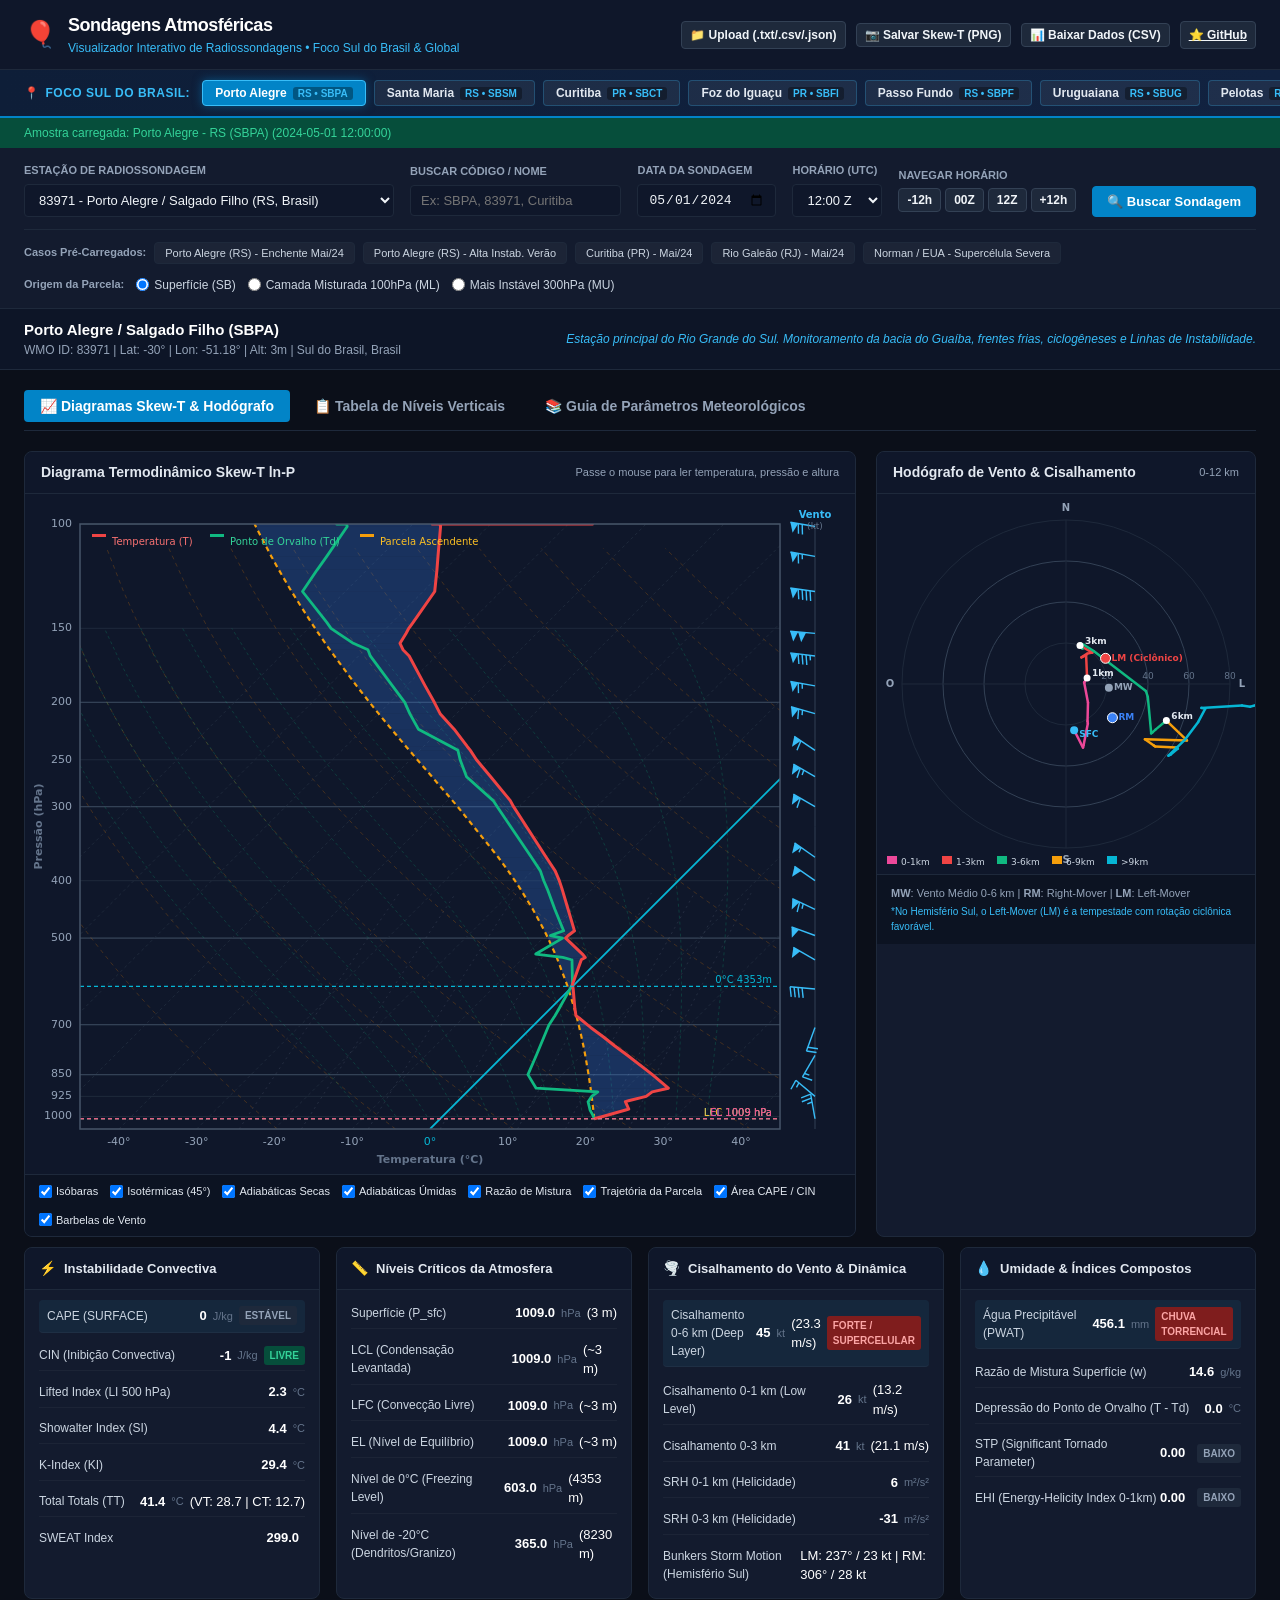
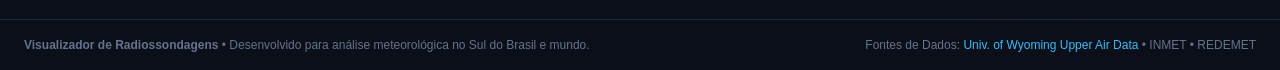
==== index.html @ 7fab8fca "feat: interface interativa de radiossondagens com foco no Sul do Brasil e mundo" ====
<!DOCTYPE html>
<html lang="pt-BR">
<head>
    <meta charset="UTF-8">
    <meta name="viewport" content="width=device-width, initial-scale=1.0">
    <title>Visualizador de Radiossondagens | Foco Sul do Brasil & Global</title>
    <link rel="stylesheet" href="assets/css/style.css">
</head>
<body>

    <!-- CABEÇALHO PRINCIPAL -->
    <header class="app-header">
        <div class="header-brand">
            <div class="brand-icon">🎈</div>
            <div>
                <h1 class="brand-title">Sondagens Atmosféricas</h1>
                <div class="brand-subtitle">Visualizador Interativo de Radiossondagens • Foco Sul do Brasil & Global</div>
            </div>
        </div>
        <div class="header-actions">
            <label for="fileUploadInput" class="btn btn-sm">
                📁 Upload (.txt/.csv/.json)
            </label>
            <input type="file" id="fileUploadInput" accept=".txt,.csv,.json,.html,.dat" style="display:none;">
            <button id="btnExportPng" class="btn btn-sm">📷 Salvar Skew-T (PNG)</button>
            <button id="btnExportCsv" class="btn btn-sm">📊 Baixar Dados (CSV)</button>
            <a href="https://github.com/reinaldohaas/sondagens" target="_blank" class="btn btn-sm">⭐ GitHub</a>
        </div>
    </header>

    <!-- BARRA RÁPIDA: FOCO NO SUL DO BRASIL -->
    <section class="quick-access-bar">
        <div class="quick-label">
            <span>📍</span> Foco Sul do Brasil:
        </div>
        <div class="quick-buttons">
            <button class="btn-quick-station active" data-station="83971">
                Porto Alegre <span class="badge-uf">RS • SBPA</span>
            </button>
            <button class="btn-quick-station" data-station="83936">
                Santa Maria <span class="badge-uf">RS • SBSM</span>
            </button>
            <button class="btn-quick-station" data-station="83840">
                Curitiba <span class="badge-uf">PR • SBCT</span>
            </button>
            <button class="btn-quick-station" data-station="83827">
                Foz do Iguaçu <span class="badge-uf">PR • SBFI</span>
            </button>
            <button class="btn-quick-station" data-station="83897">
                Passo Fundo <span class="badge-uf">RS • SBPF</span>
            </button>
            <button class="btn-quick-station" data-station="83980">
                Uruguaiana <span class="badge-uf">RS • SBUG</span>
            </button>
            <button class="btn-quick-station" data-station="83997">
                Pelotas <span class="badge-uf">RS • SBPK</span>
            </button>
            <button class="btn-quick-station" data-station="83838">
                Florianópolis <span class="badge-uf">SC • SBFL</span>
            </button>
        </div>
    </section>

    <!-- BARRA DE STATUS / NOTIFICAÇÕES -->
    <div id="statusBar" class="status-bar status-info">
        Pronto. Selecione uma estação ou carregue uma data sinótica (00Z / 12Z).
    </div>

    <!-- PAINEL DE CONTROLES E FILTROS -->
    <section class="controls-panel">
        <div class="controls-grid">
            <!-- Busca / Seleção de Estação -->
            <div class="control-group" style="flex: 1.4; min-width: 260px;">
                <label for="stationSelect">Estação de Radiossondagem</label>
                <select id="stationSelect" class="control-select">
                    <!-- Preenchido dinamicamente via stations.js -->
                </select>
            </div>

            <!-- Busca rápida por texto / código WMO / ICAO -->
            <div class="control-group" style="flex: 0.8; min-width: 140px;">
                <label for="stationSearchInput">Buscar Código / Nome</label>
                <input type="text" id="stationSearchInput" class="control-input" placeholder="Ex: SBPA, 83971, Curitiba">
            </div>

            <!-- Seletor de Data -->
            <div class="control-group" style="min-width: 130px;">
                <label for="inputDate">Data da Sondagem</label>
                <input type="date" id="inputDate" class="control-input" value="2024-05-01">
            </div>

            <!-- Seletor de Horário Sinótico -->
            <div class="control-group" style="min-width: 90px;">
                <label for="inputHour">Horário (UTC)</label>
                <select id="inputHour" class="control-select">
                    <option value="12" selected>12:00 Z</option>
                    <option value="00">00:00 Z</option>
                    <option value="06">06:00 Z</option>
                    <option value="18">18:00 Z</option>
                </select>
            </div>

            <!-- Botões de Navegação Temporal -->
            <div class="control-group">
                <label>Navegar Horário</label>
                <div class="button-group-inline">
                    <button id="btnPrev12h" class="btn btn-sm" title="12 horas antes">-12h</button>
                    <button id="btnSet00Z" class="btn btn-sm" title="Definir 00Z">00Z</button>
                    <button id="btnSet12Z" class="btn btn-sm" title="Definir 12Z">12Z</button>
                    <button id="btnNext12h" class="btn btn-sm" title="12 horas depois">+12h</button>
                </div>
            </div>

            <!-- Botão Principal de Busca -->
            <div class="control-group" style="align-self: flex-end;">
                <button id="btnFetch" class="btn btn-primary">
                    🔍 Buscar Sondagem
                </button>
            </div>
        </div>

        <!-- LINHA SECUNDÁRIA: CASOS PRÉ-CARREGADOS E TIPO DE PARCELA -->
        <div class="secondary-controls">
            <!-- Casos Históricos de Referência -->
            <div class="samples-selector">
                <span class="samples-label">Casos Pré-Carregados:</span>
                <button class="btn-sample" data-sample="83971_20240501_12">Porto Alegre (RS) - Enchente Mai/24</button>
                <button class="btn-sample" data-sample="83971_20240115_12">Porto Alegre (RS) - Alta Instab. Verão</button>
                <button class="btn-sample" data-sample="83840_20240502_12">Curitiba (PR) - Mai/24</button>
                <button class="btn-sample" data-sample="83746_20240501_12">Rio Galeão (RJ) - Mai/24</button>
                <button class="btn-sample" data-sample="72357_severe">Norman / EUA - Supercélula Severa</button>
            </div>

            <!-- Seletor de Origem da Parcela Convectiva -->
            <div class="parcel-selector">
                <span class="samples-label">Origem da Parcela:</span>
                <label>
                    <input type="radio" name="parcelType" value="surface" checked>
                    Superfície (SB)
                </label>
                <label>
                    <input type="radio" name="parcelType" value="mixed_layer">
                    Camada Misturada 100hPa (ML)
                </label>
                <label>
                    <input type="radio" name="parcelType" value="most_unstable">
                    Mais Instável 300hPa (MU)
                </label>
            </div>
        </div>
    </section>

    <!-- BANNER DE INFORMAÇÃO DA ESTAÇÃO -->
    <section class="station-banner">
        <div>
            <div id="stnInfoName" class="stn-title">Porto Alegre / Salgado Filho (SBPA)</div>
            <div id="stnInfoMeta" class="stn-meta">WMO ID: 83971 | Lat: -30.00° | Lon: -51.18° | Alt: 3m | Sul do Brasil, Brasil</div>
        </div>
        <div id="stnInfoDesc" class="stn-desc">
            Estação principal do Rio Grande do Sul. Monitoramento da bacia do Guaíba, frentes frias e Linhas de Instabilidade.
        </div>
    </section>

    <!-- ÁREA PRINCIPAL COM ABAS -->
    <main class="main-layout">
        <div class="tabs-header">
            <button class="tab-button active" data-tab="tabDiagrams">📈 Diagramas Skew-T & Hodógrafo</button>
            <button class="tab-button" data-tab="tabTable">📋 Tabela de Níveis Verticais</button>
            <button class="tab-button" data-tab="tabGlossary">📚 Guia de Parâmetros Meteorológicos</button>
        </div>

        <!-- ABA 1: DIAGRAMAS E PARÂMETROS ORGANIZADOS -->
        <div id="tabDiagrams" class="tab-content active">
            <div class="charts-container">
                <!-- CARD DO DIAGRAMA SKEW-T LN-P -->
                <div class="chart-card">
                    <div class="chart-card-header">
                        <span class="chart-title">Diagrama Termodinâmico Skew-T ln-P</span>
                        <span style="font-size: 11px; color: var(--text-muted);">Passe o mouse para ler temperatura, pressão e altura</span>
                    </div>
                    <div class="canvas-wrapper">
                        <canvas id="skewtCanvas"></canvas>
                    </div>
                    <!-- CONTROLE DE CAMADAS DO SKEW-T -->
                    <div class="layers-toolbar">
                        <label class="layer-toggle">
                            <input type="checkbox" id="layerIsobars" data-layer="isobars" checked>
                            <span>Isóbaras</span>
                        </label>
                        <label class="layer-toggle">
                            <input type="checkbox" id="layerIsotherms" data-layer="isotherms" checked>
                            <span>Isotérmicas (45°)</span>
                        </label>
                        <label class="layer-toggle">
                            <input type="checkbox" id="layerDryAdiabats" data-layer="dryAdiabats" checked>
                            <span>Adiabáticas Secas</span>
                        </label>
                        <label class="layer-toggle">
                            <input type="checkbox" id="layerMoistAdiabats" data-layer="moistAdiabats" checked>
                            <span>Adiabáticas Úmidas</span>
                        </label>
                        <label class="layer-toggle">
                            <input type="checkbox" id="layerMixingRatio" data-layer="mixingRatio" checked>
                            <span>Razão de Mistura</span>
                        </label>
                        <label class="layer-toggle">
                            <input type="checkbox" id="layerParcel" data-layer="parcelTrajectory" checked>
                            <span>Trajetória da Parcela</span>
                        </label>
                        <label class="layer-toggle">
                            <input type="checkbox" id="layerCapeCin" data-layer="capeShading" checked>
                            <span>Área CAPE / CIN</span>
                        </label>
                        <label class="layer-toggle">
                            <input type="checkbox" id="layerWindBarbs" data-layer="windBarbs" checked>
                            <span>Barbelas de Vento</span>
                        </label>
                    </div>
                </div>

                <!-- CARD DO HODÓGRAFO -->
                <div class="chart-card">
                    <div class="chart-card-header">
                        <span class="chart-title">Hodógrafo de Vento & Cisalhamento</span>
                        <span style="font-size: 11px; color: var(--text-muted);">0-12 km</span>
                    </div>
                    <div class="canvas-wrapper">
                        <canvas id="hodoCanvas"></canvas>
                    </div>
                    <div style="padding: 10px 14px; font-size: 11px; color: var(--text-muted); background-color: #0c1322; border-top: 1px solid var(--border-color);">
                        <div><strong>MW</strong>: Vento Médio 0-6 km | <strong>RM</strong>: Right-Mover | <strong>LM</strong>: Left-Mover</div>
                        <div style="font-size: 10px; color: #38bdf8; margin-top: 2px;">*No Hemisfério Sul, o Left-Mover (LM) é a tempestade com rotação ciclônica favorável.</div>
                    </div>
                </div>
            </div>

            <!-- LISTA ORGANIZADA DE PARÂMETROS TERMODINÂMICOS E CONVECTIVOS -->
            <div id="parametersContainer">
                <!-- Injetado dinamicamente pelo app.js em cards organizados -->
            </div>
        </div>

        <!-- ABA 2: TABELA DE NÍVEIS VERTICAIS -->
        <div id="tabTable" class="tab-content">
            <div class="table-responsive">
                <table class="levels-table">
                    <thead>
                        <tr>
                            <th>Pressão (hPa)</th>
                            <th>Altitude (m)</th>
                            <th>Temp (°C)</th>
                            <th>P. Orvalho (°C)</th>
                            <th>U. Relativa (%)</th>
                            <th>Razão Mist. (g/kg)</th>
                            <th>Dir. Vento (°)</th>
                            <th>Vel. Vento (kt)</th>
                        </tr>
                    </thead>
                    <tbody id="levelsTableBody">
                        <tr>
                            <td colspan="8" style="text-align: center; color: var(--text-muted);">Nenhum dado carregado</td>
                        </tr>
                    </tbody>
                </table>
            </div>
        </div>

        <!-- ABA 3: GUIA EXPLICATIVO DOS PARÂMETROS -->
        <div id="tabGlossary" class="tab-content">
            <div class="params-grid">
                <div class="param-card">
                    <div class="param-card-header">
                        <span class="card-icon">📖</span>
                        <h3>Instabilidade & Índices Termodinâmicos</h3>
                    </div>
                    <div class="param-card-body" style="font-size: 12px; line-height: 1.6;">
                        <p><strong>CAPE (Energia Potencial Convectiva Disponível):</strong> Mede a flutuabilidade positiva da parcela de ar entre o LFC e o EL. Valores &gt; 1000 J/kg indicam instabilidade moderada; &gt; 2500 J/kg instabilidade severa com potencial para fortes correntes ascendentes, granizo e tempestades intensas no Sul do Brasil.</p>
                        <p style="margin-top: 8px;"><strong>CIN (Inibição Convectiva):</strong> A energia negativa que impede a parcela de iniciar a convecção espontânea. Atua como "tampa" (capping inversion). Valores entre 0 e -25 J/kg permitem convecção fácil; valores &lt; -100 J/kg bloqueiam tempestades a menos que haja forte forçamento dinâmico frontal.</p>
                        <p style="margin-top: 8px;"><strong>Lifted Index (LI):</strong> Diferença entre a temperatura ambiente a 500 hPa e a temperatura da parcela elevada até esse nível. Valores negativos (&lt; -3°C) indicam atmosfera instável.</p>
                        <p style="margin-top: 8px;"><strong>K-Index (KI):</strong> Avalia o potencial para tempestades convectivas de massa de ar combinando temperatura e umidade a 850 e 700 hPa. Valores &gt; 30°C sinalizam alta probabilidade de tempestades com chuvas volumosas.</p>
                        <p style="margin-top: 8px;"><strong>Total Totals (TT):</strong> Combina o gradiente térmico vertical (VT) e a umidade em baixos níveis (CT). TT &gt; 48°C indica probabilidade de trovoadas; &gt; 52°C favorece tempestades severas com granizo.</p>
                    </div>
                </div>

                <div class="param-card">
                    <div class="param-card-header">
                        <span class="card-icon">🌪️</span>
                        <h3>Cisalhamento & Índices Cinemáticos</h3>
                    </div>
                    <div class="param-card-body" style="font-size: 12px; line-height: 1.6;">
                        <p><strong>Cisalhamento 0-6 km (Deep Layer Shear):</strong> Variação vetorial do vento entre a superfície e 6 km AGL. Valores &gt; 35-40 kt são fundamentais para organizar tempestades em linhas multicelulares ou supercélulas de longa duração.</p>
                        <p style="margin-top: 8px;"><strong>Cisalhamento 0-1 km:</strong> Variação do vento na camada limite planetária. Valores elevados (&gt; 15-20 kt) associados ao Jato em Baixos Níveis (JBN) alimentam o potencial de rotação em baixos níveis e tornados.</p>
                        <p style="margin-top: 8px;"><strong>SRH (Storm-Relative Helicity):</strong> Helicidade relativa ao movimento da tempestade nas camadas 0-1 km e 0-3 km. Valores &gt; 150 m²/s² sustentam mesociclones persistentes.</p>
                        <p style="margin-top: 8px;"><strong>Hemisfério Sul vs Norte:</strong> No Sul do Brasil (Hemisfério Sul), o efeito de Coriolis faz com que as supercélulas ciclônicas façam curva para a ESQUERDA do vento médio (Left-Movers - LM).</p>
                        <p style="margin-top: 8px;"><strong>Água Precipitável (PWAT):</strong> Total de água líquida se toda a coluna de vapor condensasse. Valores &gt; 40-45 mm no Sul do Brasil estão associados a eventos de chuvas torrenciais e inundações históricas.</p>
                    </div>
                </div>
            </div>
        </div>
    </main>

    <!-- RODAPÉ -->
    <footer class="app-footer">
        <div>
            <strong>Visualizador de Radiossondagens</strong> • Desenvolvido para análise meteorológica no Sul do Brasil e mundo.
        </div>
        <div>
            Fontes de Dados: <a href="http://weather.uwyo.edu/upperair/sounding.html" target="_blank" class="footer-link">Univ. of Wyoming Upper Air Data</a> • INMET • REDEMET
        </div>
    </footer>

    <!-- SCRIPTS DA APLICAÇÃO -->
    <script src="assets/js/stations.js"></script>
    <script src="assets/js/thermo.js"></script>
    <script src="assets/js/skewt.js"></script>
    <script src="assets/js/hodograph.js"></script>
    <script src="assets/js/data-parser.js"></script>
    <script src="assets/js/app.js"></script>
</body>
</html>
---- assets/css/style.css ----
/* style.css - Tema Meteorológico Profissional Dark Mode */

:root {
    --bg-main: #0b0f19;
    --bg-card: #131b2e;
    --bg-card-hover: #1a243d;
    --border-color: #1e293b;
    --border-focus: #38bdf8;
    --text-main: #f1f5f9;
    --text-muted: #94a3b8;
    --text-dim: #64748b;
    
    --primary: #0284c7;
    --primary-hover: #0369a1;
    --accent: #38bdf8;
    --success: #10b981;
    --warning: #f59e0b;
    --danger: #ef4444;
    --purple: #a855f7;

    --font-main: -apple-system, BlinkMacSystemFont, "Segoe UI", Roboto, "Helvetica Neue", Arial, sans-serif;
    --radius-sm: 4px;
    --radius-md: 8px;
    --radius-lg: 12px;
}

* {
    box-sizing: border-box;
    margin: 0;
    padding: 0;
}

body {
    background-color: var(--bg-main);
    color: var(--text-main);
    font-family: var(--font-main);
    line-height: 1.5;
    font-size: 14px;
    min-height: 100vh;
}

/* -------------------------------------------------------------
   HEADER & NAVBAR
   ------------------------------------------------------------- */
.app-header {
    background-color: #0f172a;
    border-bottom: 1px solid var(--border-color);
    padding: 12px 24px;
    display: flex;
    justify-content: space-between;
    align-items: center;
    flex-wrap: wrap;
    gap: 12px;
}

.header-brand {
    display: flex;
    align-items: center;
    gap: 12px;
}

.brand-icon {
    font-size: 26px;
}

.brand-title {
    font-size: 18px;
    font-weight: 700;
    letter-spacing: -0.5px;
    color: #ffffff;
}

.brand-subtitle {
    font-size: 12px;
    color: var(--accent);
    font-weight: 500;
}

.header-actions {
    display: flex;
    align-items: center;
    gap: 10px;
}

/* -------------------------------------------------------------
   FOCO SUL DO BRASIL - BARRA RÁPIDA DE ACESSO
   ------------------------------------------------------------- */
.quick-access-bar {
    background: linear-gradient(90deg, #0e1e38 0%, #112240 100%);
    border-bottom: 2px solid #0284c7;
    padding: 10px 24px;
    display: flex;
    align-items: center;
    gap: 12px;
    overflow-x: auto;
    white-space: nowrap;
}

.quick-label {
    font-size: 12px;
    font-weight: 700;
    color: var(--accent);
    text-transform: uppercase;
    letter-spacing: 0.5px;
    display: flex;
    align-items: center;
    gap: 6px;
}

.quick-buttons {
    display: flex;
    gap: 8px;
}

.btn-quick-station {
    background-color: rgba(255, 255, 255, 0.06);
    border: 1px solid rgba(56, 189, 248, 0.25);
    color: #e2e8f0;
    padding: 5px 12px;
    border-radius: var(--radius-sm);
    font-size: 12px;
    font-weight: 600;
    cursor: pointer;
    transition: all 0.2s ease;
    display: flex;
    align-items: center;
    gap: 6px;
}

.btn-quick-station:hover {
    background-color: rgba(56, 189, 248, 0.15);
    border-color: var(--accent);
    color: #ffffff;
}

.btn-quick-station.active {
    background-color: var(--primary);
    border-color: var(--accent);
    color: #ffffff;
    box-shadow: 0 0 10px rgba(2, 132, 199, 0.5);
}

.badge-uf {
    background-color: rgba(0, 0, 0, 0.35);
    padding: 1px 5px;
    border-radius: 3px;
    font-size: 10px;
    color: #38bdf8;
}

/* -------------------------------------------------------------
   STATUS BAR
   ------------------------------------------------------------- */
.status-bar {
    padding: 6px 24px;
    font-size: 12px;
    font-weight: 500;
    transition: all 0.3s ease;
}

.status-info { background-color: #1e293b; color: #94a3b8; }
.status-loading { background-color: #0c4a6e; color: #38bdf8; }
.status-success { background-color: #064e3b; color: #34d399; }
.status-warning { background-color: #78350f; color: #fde047; }
.status-error { background-color: #7f1d1d; color: #fca5a5; }

/* -------------------------------------------------------------
   BARRA DE CONTROLE / FILTROS
   ------------------------------------------------------------- */
.controls-panel {
    background-color: var(--bg-card);
    border-bottom: 1px solid var(--border-color);
    padding: 14px 24px;
}

.controls-grid {
    display: flex;
    flex-wrap: wrap;
    align-items: center;
    gap: 16px;
}

.control-group {
    display: flex;
    flex-direction: column;
    gap: 5px;
}

.control-group label {
    font-size: 11px;
    font-weight: 600;
    color: var(--text-muted);
    text-transform: uppercase;
}

.control-input, .control-select {
    background-color: #0f172a;
    border: 1px solid var(--border-color);
    color: var(--text-main);
    padding: 7px 10px;
    border-radius: var(--radius-sm);
    font-size: 13px;
    outline: none;
    transition: border-color 0.2s;
}

.control-input:focus, .control-select:focus {
    border-color: var(--border-focus);
}

.button-group-inline {
    display: flex;
    gap: 4px;
}

.btn {
    background-color: #1e293b;
    border: 1px solid #334155;
    color: var(--text-main);
    padding: 7px 14px;
    border-radius: var(--radius-sm);
    font-size: 13px;
    font-weight: 600;
    cursor: pointer;
    transition: all 0.2s ease;
    display: inline-flex;
    align-items: center;
    gap: 6px;
}

.btn:hover {
    background-color: #334155;
    color: #ffffff;
}

.btn-primary {
    background-color: var(--primary);
    border-color: var(--primary);
    color: #ffffff;
}

.btn-primary:hover {
    background-color: var(--primary-hover);
}

.btn-sm {
    padding: 4px 8px;
    font-size: 12px;
}

/* -------------------------------------------------------------
   AMOSTRAS HISTÓRICAS E PARCELAS
   ------------------------------------------------------------- */
.secondary-controls {
    display: flex;
    justify-content: space-between;
    align-items: center;
    flex-wrap: wrap;
    gap: 12px;
    margin-top: 12px;
    padding-top: 12px;
    border-top: 1px solid var(--border-color);
}

.samples-selector {
    display: flex;
    align-items: center;
    gap: 8px;
    flex-wrap: wrap;
}

.samples-label {
    font-size: 11px;
    font-weight: 700;
    color: var(--text-muted);
}

.btn-sample {
    background-color: rgba(255, 255, 255, 0.04);
    border: 1px solid var(--border-color);
    color: #cbd5e1;
    padding: 4px 10px;
    border-radius: 4px;
    font-size: 11px;
    cursor: pointer;
    transition: all 0.2s;
}

.btn-sample:hover {
    background-color: rgba(56, 189, 248, 0.12);
    border-color: var(--accent);
    color: #ffffff;
}

.parcel-selector {
    display: flex;
    align-items: center;
    gap: 12px;
    font-size: 12px;
}

.parcel-selector label {
    display: flex;
    align-items: center;
    gap: 5px;
    cursor: pointer;
    color: #cbd5e1;
}

/* -------------------------------------------------------------
   INFORMAÇÃO DA ESTAÇÃO SELECIONADA
   ------------------------------------------------------------- */
.station-banner {
    background-color: #0d1527;
    border-bottom: 1px solid var(--border-color);
    padding: 10px 24px;
    display: flex;
    justify-content: space-between;
    align-items: center;
    flex-wrap: wrap;
    gap: 10px;
}

.stn-title {
    font-size: 15px;
    font-weight: 700;
    color: #ffffff;
}

.stn-meta {
    font-size: 12px;
    color: var(--text-muted);
}

.stn-desc {
    font-size: 12px;
    color: #38bdf8;
    font-style: italic;
}

/* -------------------------------------------------------------
   MAIN CONTENT AREA
   ------------------------------------------------------------- */
.main-layout {
    padding: 20px 24px;
    display: flex;
    flex-direction: column;
    gap: 20px;
}

.tabs-header {
    display: flex;
    gap: 8px;
    border-bottom: 1px solid var(--border-color);
    padding-bottom: 8px;
}

.tab-button {
    background: none;
    border: none;
    color: var(--text-muted);
    font-size: 14px;
    font-weight: 600;
    padding: 8px 16px;
    border-radius: var(--radius-sm);
    cursor: pointer;
    transition: all 0.2s;
}

.tab-button:hover {
    color: #ffffff;
    background-color: rgba(255, 255, 255, 0.05);
}

.tab-button.active {
    color: #ffffff;
    background-color: var(--primary);
}

.tab-content {
    display: none;
}

.tab-content.active {
    display: block;
}

/* -------------------------------------------------------------
   DIAGRAMAS (SKEW-T E HODÓGRAFO)
   ------------------------------------------------------------- */
.charts-container {
    display: grid;
    grid-template-columns: 1fr 380px;
    gap: 20px;
}

@media (max-width: 1200px) {
    .charts-container {
        grid-template-columns: 1fr;
    }
}

.chart-card {
    background-color: var(--bg-card);
    border: 1px solid var(--border-color);
    border-radius: var(--radius-md);
    overflow: hidden;
    display: flex;
    flex-direction: column;
}

.chart-card-header {
    background-color: #0f172a;
    padding: 10px 16px;
    border-bottom: 1px solid var(--border-color);
    display: flex;
    justify-content: space-between;
    align-items: center;
}

.chart-title {
    font-size: 14px;
    font-weight: 700;
    color: #e2e8f0;
}

.canvas-wrapper {
    position: relative;
    width: 100%;
    background-color: #0f172a;
    display: flex;
    justify-content: center;
    align-items: center;
}

#skewtCanvas {
    width: 100%;
    height: 680px;
    display: block;
}

#hodoCanvas {
    width: 100%;
    height: 380px;
    display: block;
}

.layers-toolbar {
    background-color: #0c1322;
    padding: 8px 14px;
    border-top: 1px solid var(--border-color);
    display: flex;
    flex-wrap: wrap;
    gap: 12px;
    font-size: 11px;
}

.layer-toggle {
    display: flex;
    align-items: center;
    gap: 4px;
    cursor: pointer;
    color: var(--text-muted);
}

.layer-toggle input:checked + span {
    color: #e2e8f0;
}

/* -------------------------------------------------------------
   CARDS DE PARÂMETROS ORGANIZADOS
   ------------------------------------------------------------- */
.params-grid {
    display: grid;
    grid-template-columns: repeat(auto-fit, minmax(280px, 1fr));
    gap: 16px;
    margin-top: 10px;
}

.param-card {
    background-color: var(--bg-card);
    border: 1px solid var(--border-color);
    border-radius: var(--radius-md);
    overflow: hidden;
}

.param-card-header {
    background-color: #0f172a;
    padding: 10px 14px;
    border-bottom: 1px solid var(--border-color);
    display: flex;
    align-items: center;
    gap: 8px;
}

.param-card-header h3 {
    font-size: 13px;
    font-weight: 700;
    color: #e2e8f0;
}

.param-card-body {
    padding: 8px 14px;
    display: flex;
    flex-direction: column;
    gap: 6px;
}

.param-row {
    display: flex;
    justify-content: space-between;
    align-items: center;
    padding: 5px 0;
    border-bottom: 1px solid rgba(255, 255, 255, 0.04);
    font-size: 12px;
}

.param-row:last-child {
    border-bottom: none;
}

.param-row.highlight-row {
    background-color: rgba(56, 189, 248, 0.07);
    padding: 6px 8px;
    border-radius: 4px;
    margin: 2px 0;
}

.param-name {
    color: #cbd5e1;
    font-weight: 500;
}

.param-val {
    color: #ffffff;
    font-size: 13px;
    display: flex;
    align-items: center;
    gap: 6px;
}

.param-val .unit {
    color: var(--text-dim);
    font-size: 11px;
}

/* -------------------------------------------------------------
   BADGES DE SEVERIDADE
   ------------------------------------------------------------- */
.badge {
    padding: 2px 6px;
    border-radius: 3px;
    font-size: 10px;
    font-weight: 700;
    text-transform: uppercase;
}

.badge-stable { background-color: #1e293b; color: #94a3b8; }
.badge-favorable { background-color: #064e3b; color: #34d399; }
.badge-marginal { background-color: #0c4a6e; color: #38bdf8; }
.badge-moderate { background-color: #78350f; color: #fde047; }
.badge-extreme { background-color: #7f1d1d; color: #fca5a5; }
.badge-cap { background-color: #4c1d95; color: #d8b4fe; }

/* -------------------------------------------------------------
   TABELA DE NÍVEIS VERTICAIS
   ------------------------------------------------------------- */
.table-responsive {
    overflow-x: auto;
    background-color: var(--bg-card);
    border: 1px solid var(--border-color);
    border-radius: var(--radius-md);
}

.levels-table {
    width: 100%;
    border-collapse: collapse;
    font-size: 12px;
    text-align: right;
}

.levels-table th, .levels-table td {
    padding: 8px 14px;
    border-bottom: 1px solid var(--border-color);
}

.levels-table th {
    background-color: #0f172a;
    color: var(--text-muted);
    font-weight: 600;
    text-transform: uppercase;
    font-size: 11px;
    position: sticky;
    top: 0;
}

.levels-table tr:hover {
    background-color: rgba(255, 255, 255, 0.02);
}

.text-danger { color: #f87171 !important; font-weight: 600; }
.text-success { color: #34d399 !important; font-weight: 600; }
.text-muted { color: var(--text-dim); }

/* -------------------------------------------------------------
   FOOTER
   ------------------------------------------------------------- */
.app-footer {
    border-top: 1px solid var(--border-color);
    padding: 16px 24px;
    display: flex;
    justify-content: space-between;
    align-items: center;
    flex-wrap: wrap;
    gap: 12px;
    font-size: 12px;
    color: var(--text-dim);
}

.footer-link {
    color: var(--accent);
    text-decoration: none;
}

.footer-link:hover {
    text-decoration: underline;
}
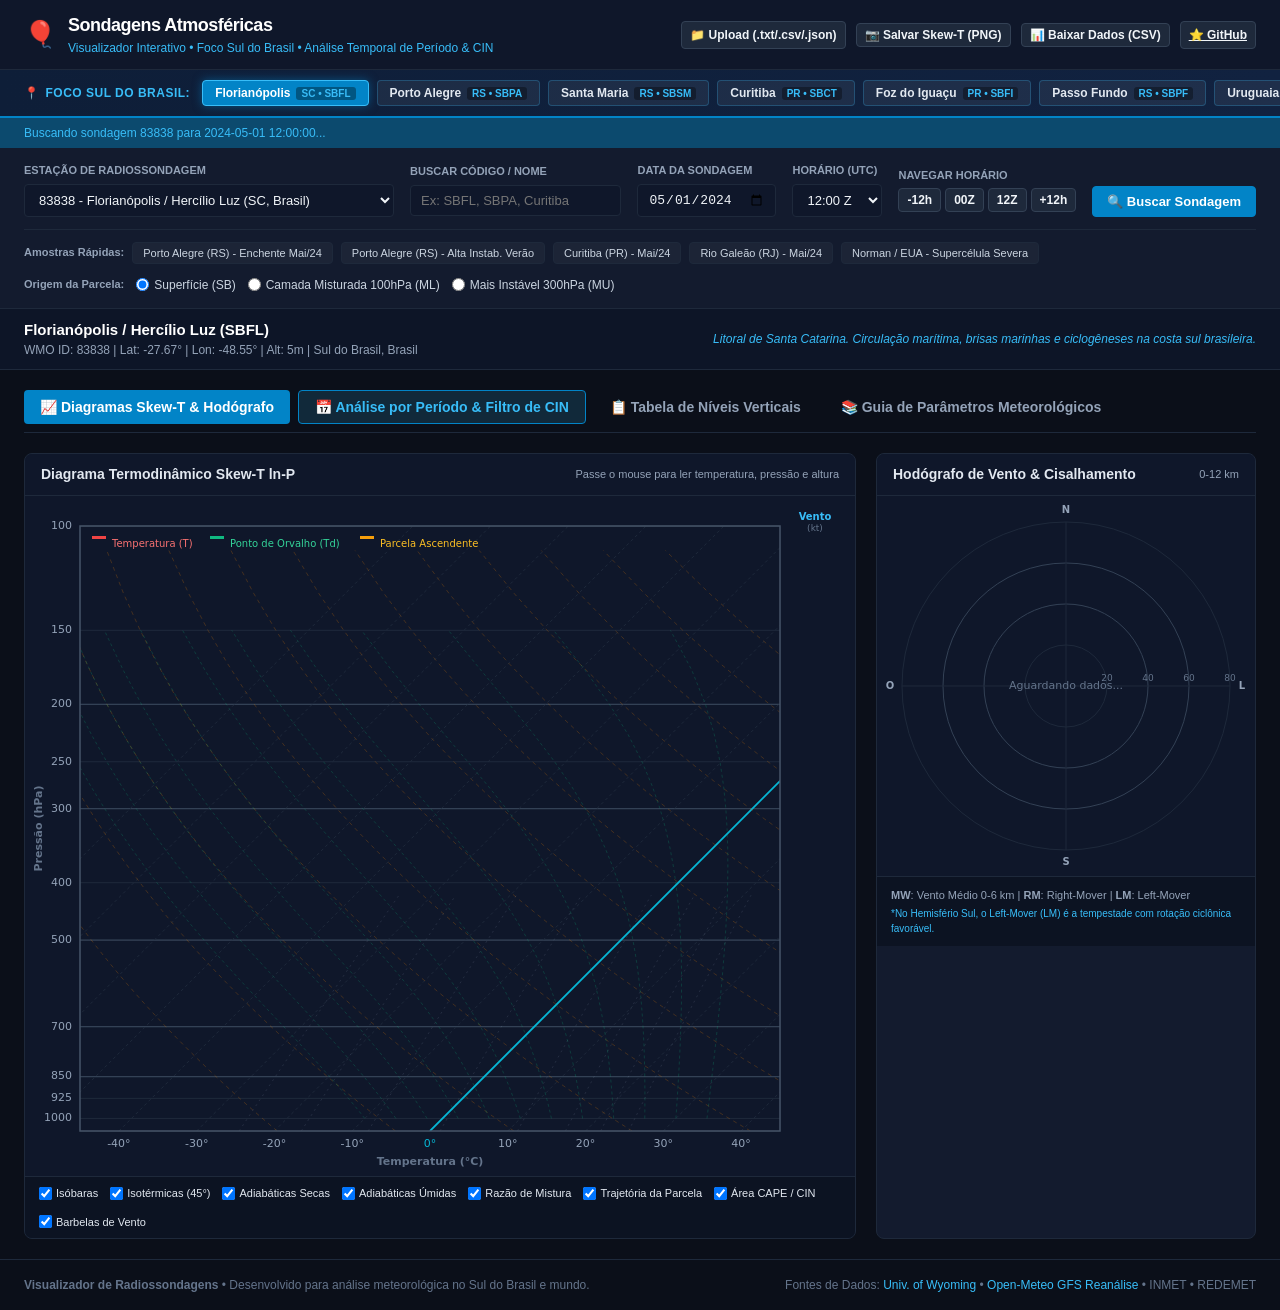
==== commit 010ced23: "feat: modulo de analise por periodo, filtro de CIN e integracao de perfis GFS para SBFL" ====
--- a/index.html
+++ b/index.html
@@ -3,7 +3,7 @@
 <head>
     <meta charset="UTF-8">
     <meta name="viewport" content="width=device-width, initial-scale=1.0">
-    <title>Visualizador de Radiossondagens | Foco Sul do Brasil & Global</title>
+    <title>Visualizador de Radiossondagens | Foco Sul do Brasil & Análise por Período</title>
     <link rel="stylesheet" href="assets/css/style.css">
 </head>
 <body>
@@ -14,7 +14,7 @@
             <div class="brand-icon">🎈</div>
             <div>
                 <h1 class="brand-title">Sondagens Atmosféricas</h1>
-                <div class="brand-subtitle">Visualizador Interativo de Radiossondagens • Foco Sul do Brasil & Global</div>
+                <div class="brand-subtitle">Visualizador Interativo • Foco Sul do Brasil • Análise Temporal de Período & CIN</div>
             </div>
         </div>
         <div class="header-actions">
@@ -34,7 +34,10 @@
             <span>📍</span> Foco Sul do Brasil:
         </div>
         <div class="quick-buttons">
-            <button class="btn-quick-station active" data-station="83971">
+            <button class="btn-quick-station active" data-station="83838">
+                Florianópolis <span class="badge-uf">SC • SBFL</span>
+            </button>
+            <button class="btn-quick-station" data-station="83971">
                 Porto Alegre <span class="badge-uf">RS • SBPA</span>
             </button>
             <button class="btn-quick-station" data-station="83936">
@@ -55,15 +58,12 @@
             <button class="btn-quick-station" data-station="83997">
                 Pelotas <span class="badge-uf">RS • SBPK</span>
             </button>
-            <button class="btn-quick-station" data-station="83838">
-                Florianópolis <span class="badge-uf">SC • SBFL</span>
-            </button>
         </div>
     </section>
 
     <!-- BARRA DE STATUS / NOTIFICAÇÕES -->
     <div id="statusBar" class="status-bar status-info">
-        Pronto. Selecione uma estação ou carregue uma data sinótica (00Z / 12Z).
+        Pronto. Selecione uma estação ou acesse a aba de Análise por Período para filtrar dias por CIN.
     </div>
 
     <!-- PAINEL DE CONTROLES E FILTROS -->
@@ -80,7 +80,7 @@
             <!-- Busca rápida por texto / código WMO / ICAO -->
             <div class="control-group" style="flex: 0.8; min-width: 140px;">
                 <label for="stationSearchInput">Buscar Código / Nome</label>
-                <input type="text" id="stationSearchInput" class="control-input" placeholder="Ex: SBPA, 83971, Curitiba">
+                <input type="text" id="stationSearchInput" class="control-input" placeholder="Ex: SBFL, SBPA, Curitiba">
             </div>
 
             <!-- Seletor de Data -->
@@ -123,7 +123,7 @@
         <div class="secondary-controls">
             <!-- Casos Históricos de Referência -->
             <div class="samples-selector">
-                <span class="samples-label">Casos Pré-Carregados:</span>
+                <span class="samples-label">Amostras Rápidas:</span>
                 <button class="btn-sample" data-sample="83971_20240501_12">Porto Alegre (RS) - Enchente Mai/24</button>
                 <button class="btn-sample" data-sample="83971_20240115_12">Porto Alegre (RS) - Alta Instab. Verão</button>
                 <button class="btn-sample" data-sample="83840_20240502_12">Curitiba (PR) - Mai/24</button>
@@ -153,11 +153,11 @@
     <!-- BANNER DE INFORMAÇÃO DA ESTAÇÃO -->
     <section class="station-banner">
         <div>
-            <div id="stnInfoName" class="stn-title">Porto Alegre / Salgado Filho (SBPA)</div>
-            <div id="stnInfoMeta" class="stn-meta">WMO ID: 83971 | Lat: -30.00° | Lon: -51.18° | Alt: 3m | Sul do Brasil, Brasil</div>
+            <div id="stnInfoName" class="stn-title">Florianópolis / Hercílio Luz (SBFL)</div>
+            <div id="stnInfoMeta" class="stn-meta">WMO ID: 83838 | Lat: -27.67° | Lon: -48.55° | Alt: 5m | Litoral SC, Brasil</div>
         </div>
         <div id="stnInfoDesc" class="stn-desc">
-            Estação principal do Rio Grande do Sul. Monitoramento da bacia do Guaíba, frentes frias e Linhas de Instabilidade.
+            Litoral de Santa Catarina. Sondagens verticais obtidas via modelo GFS/Reanálise e suporte a análises por período com filtro de CIN.
         </div>
     </section>
 
@@ -165,6 +165,9 @@
     <main class="main-layout">
         <div class="tabs-header">
             <button class="tab-button active" data-tab="tabDiagrams">📈 Diagramas Skew-T & Hodógrafo</button>
+            <button class="tab-button" data-tab="tabPeriod" style="background: rgba(56, 189, 248, 0.15); color: #38bdf8; border: 1px solid #0284c7;">
+                📅 Análise por Período & Filtro de CIN
+            </button>
             <button class="tab-button" data-tab="tabTable">📋 Tabela de Níveis Verticais</button>
             <button class="tab-button" data-tab="tabGlossary">📚 Guia de Parâmetros Meteorológicos</button>
         </div>
@@ -240,7 +243,157 @@
             </div>
         </div>
 
-        <!-- ABA 2: TABELA DE NÍVEIS VERTICAIS -->
+        <!-- ABA 2: ANÁLISE POR PERÍODO & FILTRO DE CIN (NOVA FUNCIONALIDADE) -->
+        <div id="tabPeriod" class="tab-content">
+            <div class="period-panel">
+                <!-- CABEÇALHO DO PERÍODO & CONTROLES -->
+                <div class="period-controls-card">
+                    <div class="period-controls-header">
+                        <h3>🗓️ Configuração da Série Temporal por Período</h3>
+                        <div class="period-quick-presets">
+                            <span style="font-size: 11px; color: var(--text-muted);">Atalhos:</span>
+                            <button class="btn btn-sm btn-period-quick" data-days="7">Últimos 7 dias</button>
+                            <button class="btn btn-sm btn-period-quick" data-days="15">Últimos 15 dias</button>
+                            <button class="btn btn-sm btn-period-quick" data-preset="jan24">Janeiro/2024 (Verão)</button>
+                            <button class="btn btn-sm btn-period-quick" data-preset="may24">Maio/2024 (Enchente)</button>
+                        </div>
+                    </div>
+
+                    <div class="period-controls-grid">
+                        <div class="control-group" style="min-width: 220px;">
+                            <label for="periodStationSelect">Estação para Análise</label>
+                            <select id="periodStationSelect" class="control-select">
+                                <!-- Preenchido dinamicamente -->
+                            </select>
+                        </div>
+
+                        <div class="control-group">
+                            <label for="periodStartDate">Data Início</label>
+                            <input type="date" id="periodStartDate" class="control-input" value="2024-01-01">
+                        </div>
+
+                        <div class="control-group">
+                            <label for="periodEndDate">Data Fim</label>
+                            <input type="date" id="periodEndDate" class="control-input" value="2024-01-15">
+                        </div>
+
+                        <div class="control-group">
+                            <label>Horários Sinóticos</label>
+                            <div style="display: flex; gap: 12px; margin-top: 6px; font-size: 12px;">
+                                <label style="display: flex; align-items: center; gap: 4px; cursor: pointer;">
+                                    <input type="checkbox" id="periodCheck12Z" checked> 12:00 Z (Tarde)
+                                </label>
+                                <label style="display: flex; align-items: center; gap: 4px; cursor: pointer;">
+                                    <input type="checkbox" id="periodCheck00Z"> 00:00 Z (Noite)
+                                </label>
+                            </div>
+                        </div>
+
+                        <div class="control-group" style="align-self: flex-end;">
+                            <button id="btnFetchPeriod" class="btn btn-primary" style="padding: 8px 18px;">
+                                📥 Baixar Período & Analisar
+                            </button>
+                        </div>
+                    </div>
+
+                    <!-- CAIXA DE FILTROS DE PARÂMETROS COM DESTAQUE EM CIN -->
+                    <div class="period-filter-box">
+                        <div class="filter-box-title">
+                            🎯 <strong>Filtro de Condições Atmosféricas (Identificar Dias Específicos)</strong>
+                        </div>
+                        <div class="filter-grid">
+                            <!-- FILTRO DE CIN -->
+                            <div class="filter-item highlight-filter">
+                                <label for="periodCinOp">Critério de Inibição Convectiva (CIN):</label>
+                                <div style="display: flex; gap: 8px; align-items: center;">
+                                    <select id="periodCinOp" class="control-select" style="min-width: 170px;">
+                                        <option value="abs_gt" selected>|CIN| ≥ Limiar (Tampa Forte)</option>
+                                        <option value="lt_neg">CIN ≤ -Limiar (Inibição Severa)</option>
+                                        <option value="abs_lt">|CIN| ≤ Limiar (Convecção Livre)</option>
+                                        <option value="all">Ignorar Filtro CIN (Todos)</option>
+                                    </select>
+                                    <input type="number" id="periodCinVal" class="control-input" style="width: 80px;" value="50" min="0" max="400" step="5">
+                                    <span style="font-size: 11px; color: #38bdf8;">J/kg</span>
+                                </div>
+                                <input type="range" id="periodCinSlider" min="0" max="250" value="50" step="5" style="width: 100%; margin-top: 6px;">
+                            </div>
+
+                            <!-- FILTRO DE CAPE -->
+                            <div class="filter-item">
+                                <label for="periodCapeVal">Instabilidade Mínima (CAPE ≥):</label>
+                                <div style="display: flex; gap: 6px; align-items: center;">
+                                    <input type="number" id="periodCapeVal" class="control-input" style="width: 90px;" value="0" min="0" max="5000" step="100">
+                                    <span style="font-size: 11px; color: var(--text-muted);">J/kg</span>
+                                </div>
+                            </div>
+
+                            <!-- FILTRO DE PWAT -->
+                            <div class="filter-item">
+                                <label for="periodPwatVal">Água Precipitável (PWAT ≥):</label>
+                                <div style="display: flex; gap: 6px; align-items: center;">
+                                    <input type="number" id="periodPwatVal" class="control-input" style="width: 80px;" value="0" min="0" max="70" step="5">
+                                    <span style="font-size: 11px; color: var(--text-muted);">mm</span>
+                                </div>
+                            </div>
+
+                            <div class="filter-item" style="align-self: flex-end;">
+                                <button id="btnExportPeriodCsv" class="btn btn-sm">
+                                    📊 Baixar Série (CSV)
+                                </button>
+                            </div>
+                        </div>
+                    </div>
+                </div>
+
+                <!-- PAINEL DE RESUMO ESTATÍSTICO -->
+                <div id="periodStatsContainer"></div>
+
+                <!-- GRÁFICO DA SÉRIE TEMPORAL -->
+                <div class="chart-card" style="margin-top: 16px;">
+                    <div class="chart-card-header">
+                        <span class="chart-title">Evolução Temporal de Instabilidade (CAPE) e Inibição (CIN)</span>
+                        <span style="font-size: 11px; color: var(--text-muted);">Clique em qualquer dia do gráfico para abrir a sondagem</span>
+                    </div>
+                    <div class="canvas-wrapper">
+                        <canvas id="periodChartCanvas" style="width: 100%; height: 260px;"></canvas>
+                    </div>
+                </div>
+
+                <!-- TABELA DE RESULTADOS DO PERÍODO -->
+                <div class="chart-card" style="margin-top: 16px;">
+                    <div class="chart-card-header">
+                        <span class="chart-title">Dias Identificados no Período</span>
+                        <span style="font-size: 11px; color: var(--text-muted);">Classificação ordenada por data</span>
+                    </div>
+                    <div class="table-responsive">
+                        <table class="levels-table">
+                            <thead>
+                                <tr>
+                                    <th>Data</th>
+                                    <th>Hora</th>
+                                    <th>CAPE (J/kg)</th>
+                                    <th>CIN (Inibição)</th>
+                                    <th>LCL (hPa/m)</th>
+                                    <th>LFC (hPa)</th>
+                                    <th>PWAT (mm)</th>
+                                    <th>Cis. 0-6km (kt)</th>
+                                    <th>Ação</th>
+                                </tr>
+                            </thead>
+                            <tbody id="periodTableBody">
+                                <tr>
+                                    <td colspan="9" style="text-align: center; color: var(--text-muted); padding: 25px;">
+                                        Clique em <strong>"📥 Baixar Período & Analisar"</strong> para carregar a série temporal de Florianópolis (SBFL) ou da estação selecionada.
+                                    </td>
+                                </tr>
+                            </tbody>
+                        </table>
+                    </div>
+                </div>
+            </div>
+        </div>
+
+        <!-- ABA 3: TABELA DE NÍVEIS VERTICAIS -->
         <div id="tabTable" class="tab-content">
             <div class="table-responsive">
                 <table class="levels-table">
@@ -265,7 +418,7 @@
             </div>
         </div>
 
-        <!-- ABA 3: GUIA EXPLICATIVO DOS PARÂMETROS -->
+        <!-- ABA 4: GUIA EXPLICATIVO DOS PARÂMETROS -->
         <div id="tabGlossary" class="tab-content">
             <div class="params-grid">
                 <div class="param-card">
@@ -274,11 +427,13 @@
                         <h3>Instabilidade & Índices Termodinâmicos</h3>
                     </div>
                     <div class="param-card-body" style="font-size: 12px; line-height: 1.6;">
-                        <p><strong>CAPE (Energia Potencial Convectiva Disponível):</strong> Mede a flutuabilidade positiva da parcela de ar entre o LFC e o EL. Valores &gt; 1000 J/kg indicam instabilidade moderada; &gt; 2500 J/kg instabilidade severa com potencial para fortes correntes ascendentes, granizo e tempestades intensas no Sul do Brasil.</p>
-                        <p style="margin-top: 8px;"><strong>CIN (Inibição Convectiva):</strong> A energia negativa que impede a parcela de iniciar a convecção espontânea. Atua como "tampa" (capping inversion). Valores entre 0 e -25 J/kg permitem convecção fácil; valores &lt; -100 J/kg bloqueiam tempestades a menos que haja forte forçamento dinâmico frontal.</p>
+                        <p><strong>CIN (Inibição Convectiva):</strong> Representa a quantidade de trabalho negativo que uma parcela de ar deve superar para atingir o Nível de Convecção Livre (LFC). Funciona como uma "tampa" (capping inversion) que impede a convecção precoce.
+                        <br>• <strong>|CIN| &lt; 25 J/kg:</strong> Tampa fraca / convecção livre espontânea.
+                        <br>• <strong>25 &lt; |CIN| &lt; 75 J/kg:</strong> Tampa moderada — permite o acúmulo de energia térmica em superfície antes da explosão de tempestades severas.
+                        <br>• <strong>|CIN| &gt; 100 J/kg:</strong> Tampa muito forte — bloqueia qualquer tempestade a menos que haja forçamento dinâmico extremo (frente fria vigorosa ou orografia).</p>
+                        <p style="margin-top: 8px;"><strong>CAPE (Energia Potencial Convectiva Disponível):</strong> Mede a flutuabilidade positiva da parcela de ar entre o LFC e o EL. Valores &gt; 1000 J/kg indicam instabilidade moderada; &gt; 2500 J/kg instabilidade severa com potencial para fortes correntes ascendentes e granizo.</p>
                         <p style="margin-top: 8px;"><strong>Lifted Index (LI):</strong> Diferença entre a temperatura ambiente a 500 hPa e a temperatura da parcela elevada até esse nível. Valores negativos (&lt; -3°C) indicam atmosfera instável.</p>
                         <p style="margin-top: 8px;"><strong>K-Index (KI):</strong> Avalia o potencial para tempestades convectivas de massa de ar combinando temperatura e umidade a 850 e 700 hPa. Valores &gt; 30°C sinalizam alta probabilidade de tempestades com chuvas volumosas.</p>
-                        <p style="margin-top: 8px;"><strong>Total Totals (TT):</strong> Combina o gradiente térmico vertical (VT) e a umidade em baixos níveis (CT). TT &gt; 48°C indica probabilidade de trovoadas; &gt; 52°C favorece tempestades severas com granizo.</p>
                     </div>
                 </div>
 
@@ -305,7 +460,7 @@
             <strong>Visualizador de Radiossondagens</strong> • Desenvolvido para análise meteorológica no Sul do Brasil e mundo.
         </div>
         <div>
-            Fontes de Dados: <a href="http://weather.uwyo.edu/upperair/sounding.html" target="_blank" class="footer-link">Univ. of Wyoming Upper Air Data</a> • INMET • REDEMET
+            Fontes de Dados: <a href="http://weather.uwyo.edu/upperair/sounding.html" target="_blank" class="footer-link">Univ. of Wyoming</a> • <a href="https://open-meteo.com/" target="_blank" class="footer-link">Open-Meteo GFS Reanálise</a> • INMET • REDEMET
         </div>
     </footer>
 
@@ -315,6 +470,7 @@
     <script src="assets/js/skewt.js"></script>
     <script src="assets/js/hodograph.js"></script>
     <script src="assets/js/data-parser.js"></script>
+    <script src="assets/js/period-analyzer.js"></script>
     <script src="assets/js/app.js"></script>
 </body>
 </html>
--- a/assets/css/style.css
+++ b/assets/css/style.css
@@ -625,3 +625,166 @@
 .footer-link:hover {
     text-decoration: underline;
 }
+
+/* -------------------------------------------------------------
+   ANÁLISE POR PERÍODO & FILTRO DE CIN
+   ------------------------------------------------------------- */
+.period-panel {
+    display: flex;
+    flex-direction: column;
+    gap: 16px;
+}
+
+.period-controls-card {
+    background-color: var(--bg-card);
+    border: 1px solid var(--border-color);
+    border-radius: var(--radius-md);
+    padding: 16px 20px;
+    display: flex;
+    flex-direction: column;
+    gap: 16px;
+}
+
+.period-controls-header {
+    display: flex;
+    justify-content: space-between;
+    align-items: center;
+    flex-wrap: wrap;
+    gap: 12px;
+    border-bottom: 1px solid var(--border-color);
+    padding-bottom: 10px;
+}
+
+.period-controls-header h3 {
+    font-size: 14px;
+    font-weight: 700;
+    color: #ffffff;
+}
+
+.period-quick-presets {
+    display: flex;
+    align-items: center;
+    gap: 6px;
+    flex-wrap: wrap;
+}
+
+.btn-period-quick {
+    background-color: rgba(255, 255, 255, 0.05);
+    border: 1px solid var(--border-color);
+    color: #cbd5e1;
+    font-size: 11px;
+    padding: 3px 8px;
+    border-radius: 4px;
+    cursor: pointer;
+    transition: all 0.2s;
+}
+
+.btn-period-quick:hover {
+    background-color: rgba(56, 189, 248, 0.15);
+    border-color: var(--accent);
+    color: #ffffff;
+}
+
+.period-controls-grid {
+    display: flex;
+    flex-wrap: wrap;
+    align-items: center;
+    gap: 16px;
+}
+
+.period-filter-box {
+    background: linear-gradient(180deg, rgba(14, 25, 48, 0.8) 0%, rgba(15, 23, 42, 0.6) 100%);
+    border: 1px solid #0284c7;
+    border-radius: var(--radius-md);
+    padding: 14px 18px;
+    display: flex;
+    flex-direction: column;
+    gap: 12px;
+}
+
+.filter-box-title {
+    font-size: 13px;
+    color: #38bdf8;
+    display: flex;
+    align-items: center;
+    gap: 6px;
+}
+
+.filter-grid {
+    display: flex;
+    flex-wrap: wrap;
+    align-items: center;
+    gap: 18px;
+}
+
+.filter-item {
+    display: flex;
+    flex-direction: column;
+    gap: 5px;
+}
+
+.filter-item label {
+    font-size: 11px;
+    font-weight: 600;
+    color: var(--text-muted);
+}
+
+.highlight-filter {
+    background: rgba(56, 189, 248, 0.08);
+    border: 1px solid rgba(56, 189, 248, 0.3);
+    padding: 8px 12px;
+    border-radius: var(--radius-sm);
+    min-width: 320px;
+}
+
+.period-stats-grid {
+    display: grid;
+    grid-template-columns: repeat(auto-fit, minmax(180px, 1fr));
+    gap: 12px;
+}
+
+.stat-box {
+    background-color: var(--bg-card);
+    border: 1px solid var(--border-color);
+    border-radius: var(--radius-md);
+    padding: 12px 16px;
+    display: flex;
+    flex-direction: column;
+    gap: 4px;
+}
+
+.highlight-box {
+    border-color: #0284c7;
+    background: linear-gradient(180deg, #112240 0%, #131b2e 100%);
+}
+
+.stat-label {
+    font-size: 11px;
+    font-weight: 600;
+    color: var(--text-muted);
+    text-transform: uppercase;
+}
+
+.stat-value {
+    font-size: 18px;
+    font-weight: 700;
+    color: #ffffff;
+    display: flex;
+    align-items: baseline;
+    gap: 4px;
+}
+
+.stat-unit {
+    font-size: 12px;
+    color: var(--text-dim);
+    font-weight: normal;
+}
+
+.stat-sub {
+    font-size: 11px;
+    color: #38bdf8;
+    font-weight: normal;
+}
+
+.font-bold { font-weight: 700; }
+
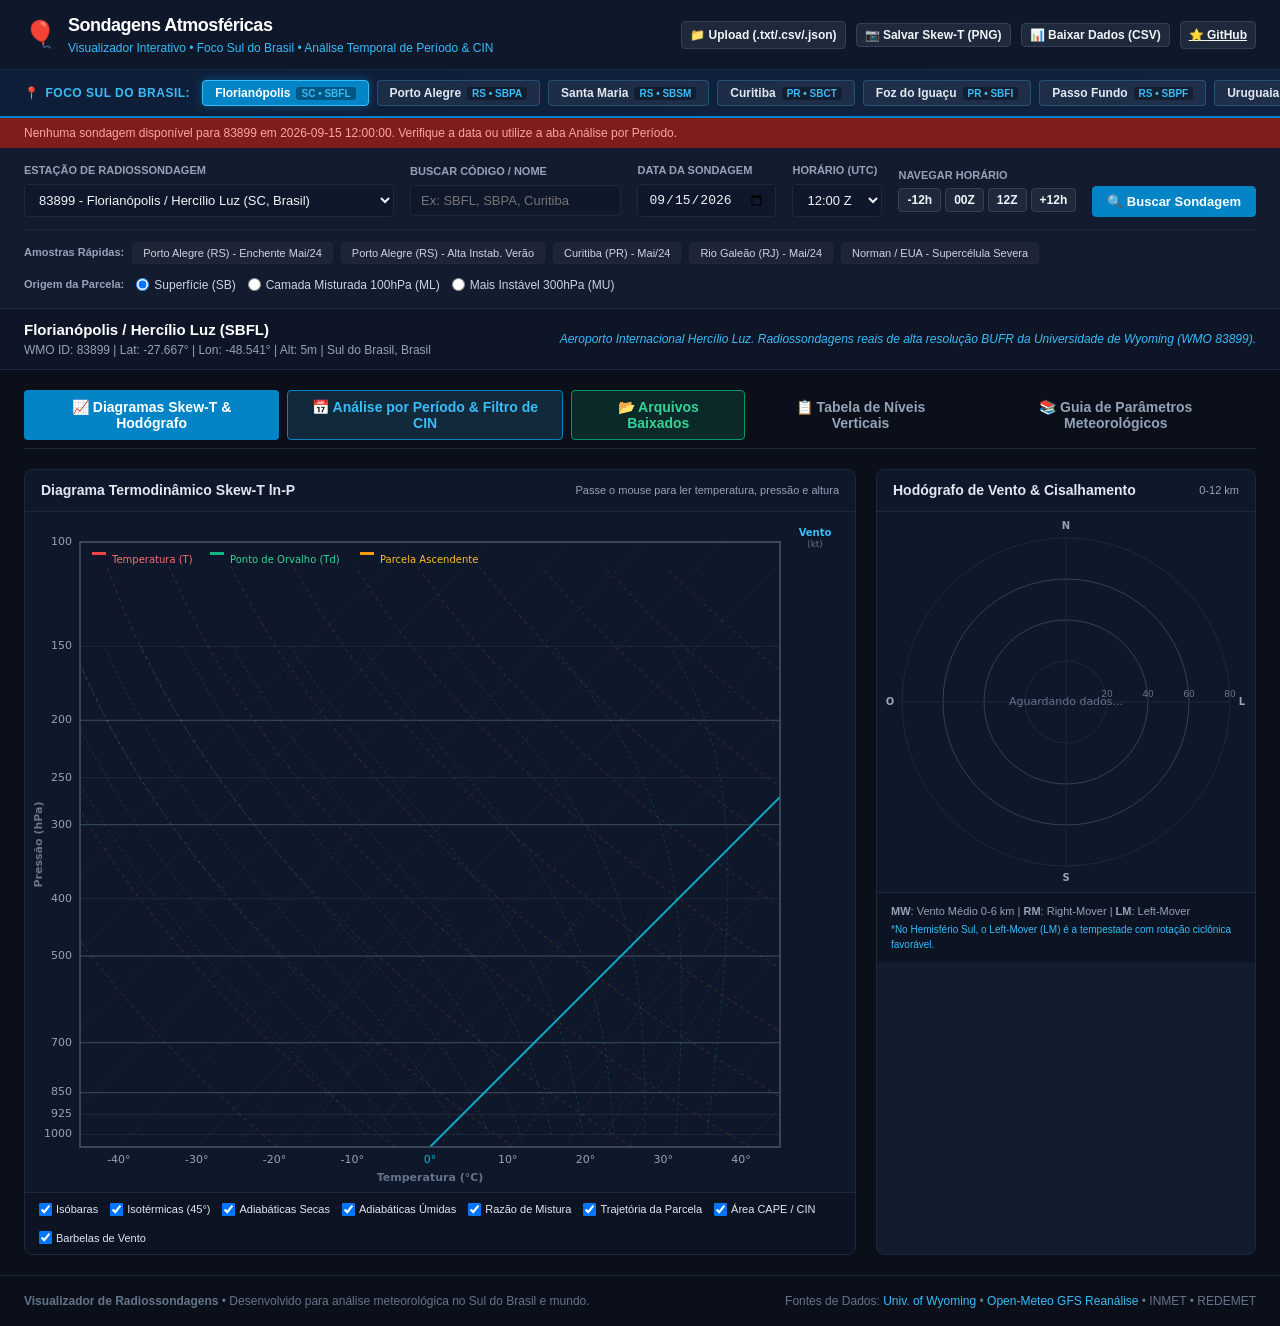
==== commit 8901ec9d: "feat: cache-first verification, downloads manager UI, and Wyoming BUFR priority for SBFL" ====
--- a/index.html
+++ b/index.html
@@ -34,7 +34,7 @@
             <span>📍</span> Foco Sul do Brasil:
         </div>
         <div class="quick-buttons">
-            <button class="btn-quick-station active" data-station="83838">
+            <button class="btn-quick-station active" data-station="83899">
                 Florianópolis <span class="badge-uf">SC • SBFL</span>
             </button>
             <button class="btn-quick-station" data-station="83971">
@@ -86,7 +86,7 @@
             <!-- Seletor de Data -->
             <div class="control-group" style="min-width: 130px;">
                 <label for="inputDate">Data da Sondagem</label>
-                <input type="date" id="inputDate" class="control-input" value="2024-05-01">
+                <input type="date" id="inputDate" class="control-input" value="2026-09-15">
             </div>
 
             <!-- Seletor de Horário Sinótico -->
@@ -167,6 +167,9 @@
             <button class="tab-button active" data-tab="tabDiagrams">📈 Diagramas Skew-T & Hodógrafo</button>
             <button class="tab-button" data-tab="tabPeriod" style="background: rgba(56, 189, 248, 0.15); color: #38bdf8; border: 1px solid #0284c7;">
                 📅 Análise por Período & Filtro de CIN
+            </button>
+            <button class="tab-button" data-tab="tabDownloads" style="background: rgba(16, 185, 129, 0.15); color: #34d399; border: 1px solid #059669;">
+                📂 Arquivos Baixados <span id="downloadsCountBadge" class="badge-count" style="margin-left: 5px; background: #059669; color: white; padding: 1px 6px; border-radius: 10px; font-size: 11px;">0</span>
             </button>
             <button class="tab-button" data-tab="tabTable">📋 Tabela de Níveis Verticais</button>
             <button class="tab-button" data-tab="tabGlossary">📚 Guia de Parâmetros Meteorológicos</button>
@@ -393,6 +396,58 @@
             </div>
         </div>
 
+        <!-- ABA: ARQUIVOS BAIXADOS & CACHE LOCAL -->
+        <div id="tabDownloads" class="tab-content">
+            <div class="period-control-card">
+                <div class="period-header">
+                    <div>
+                        <h2 style="font-size: 16px; margin: 0; color: #34d399; display: flex; align-items: center; gap: 8px;">
+                            <span>📂</span> Histórico de Arquivos Baixados & Cache Local
+                        </h2>
+                        <div style="font-size: 12px; color: var(--text-muted); margin-top: 4px;">
+                            Sempre verifica se o arquivo já está em disco ou cache antes de requisitar à internet. Prioriza radiossondagens reais da Universidade de Wyoming (<code style="color:#34d399;">src=BUFR</code>).
+                        </div>
+                    </div>
+                    <div style="display: flex; gap: 8px;">
+                        <button id="btnRefreshDownloads" class="btn btn-sm" title="Recarregar lista de arquivos salvos">
+                            🔄 Atualizar Lista
+                        </button>
+                        <button id="btnClearDownloads" class="btn btn-sm" style="color: #f87171;" title="Limpar histórico de cache local">
+                            🗑️ Limpar Cache
+                        </button>
+                    </div>
+                </div>
+
+                <div style="margin-top: 14px; padding: 12px; background: rgba(15, 23, 42, 0.6); border-radius: 6px; border: 1px solid var(--border); font-size: 12px; line-height: 1.5;">
+                    🎈 <strong>Prioridade de Consulta & Cache:</strong> Quando você consulta qualquer estação (como <strong>Florianópolis / SBFL WMO 83899</strong>, Porto Alegre, Curitiba, etc.), o sistema verifica primeiro se o arquivo já foi baixado. Se não estiver baixado, faz o download da radiossondagem real em alta resolução no Wyoming (BUFR) e salva automaticamente na pasta <code>data/downloads/</code>. Você pode reabrir qualquer sondagem instantaneamente ou exportar o arquivo bruto.
+                </div>
+            </div>
+
+            <!-- TABELA DE ARQUIVOS BAIXADOS -->
+            <div class="table-container" style="margin-top: 16px;">
+                <table class="data-table">
+                    <thead>
+                        <tr>
+                            <th>Data & Hora (UTC)</th>
+                            <th>Estação / WMO ID</th>
+                            <th>Fonte dos Dados</th>
+                            <th>Níveis</th>
+                            <th>Tamanho</th>
+                            <th>Salvo em</th>
+                            <th>Ações</th>
+                        </tr>
+                    </thead>
+                    <tbody id="downloadsTableBody">
+                        <tr>
+                            <td colspan="7" style="text-align: center; color: var(--text-muted); padding: 30px;">
+                                Carregando lista de arquivos baixados...
+                            </td>
+                        </tr>
+                    </tbody>
+                </table>
+            </div>
+        </div>
+
         <!-- ABA 3: TABELA DE NÍVEIS VERTICAIS -->
         <div id="tabTable" class="tab-content">
             <div class="table-responsive">
@@ -470,6 +525,7 @@
     <script src="assets/js/skewt.js"></script>
     <script src="assets/js/hodograph.js"></script>
     <script src="assets/js/data-parser.js"></script>
+    <script src="assets/js/downloads-manager.js"></script>
     <script src="assets/js/period-analyzer.js"></script>
     <script src="assets/js/app.js"></script>
 </body>
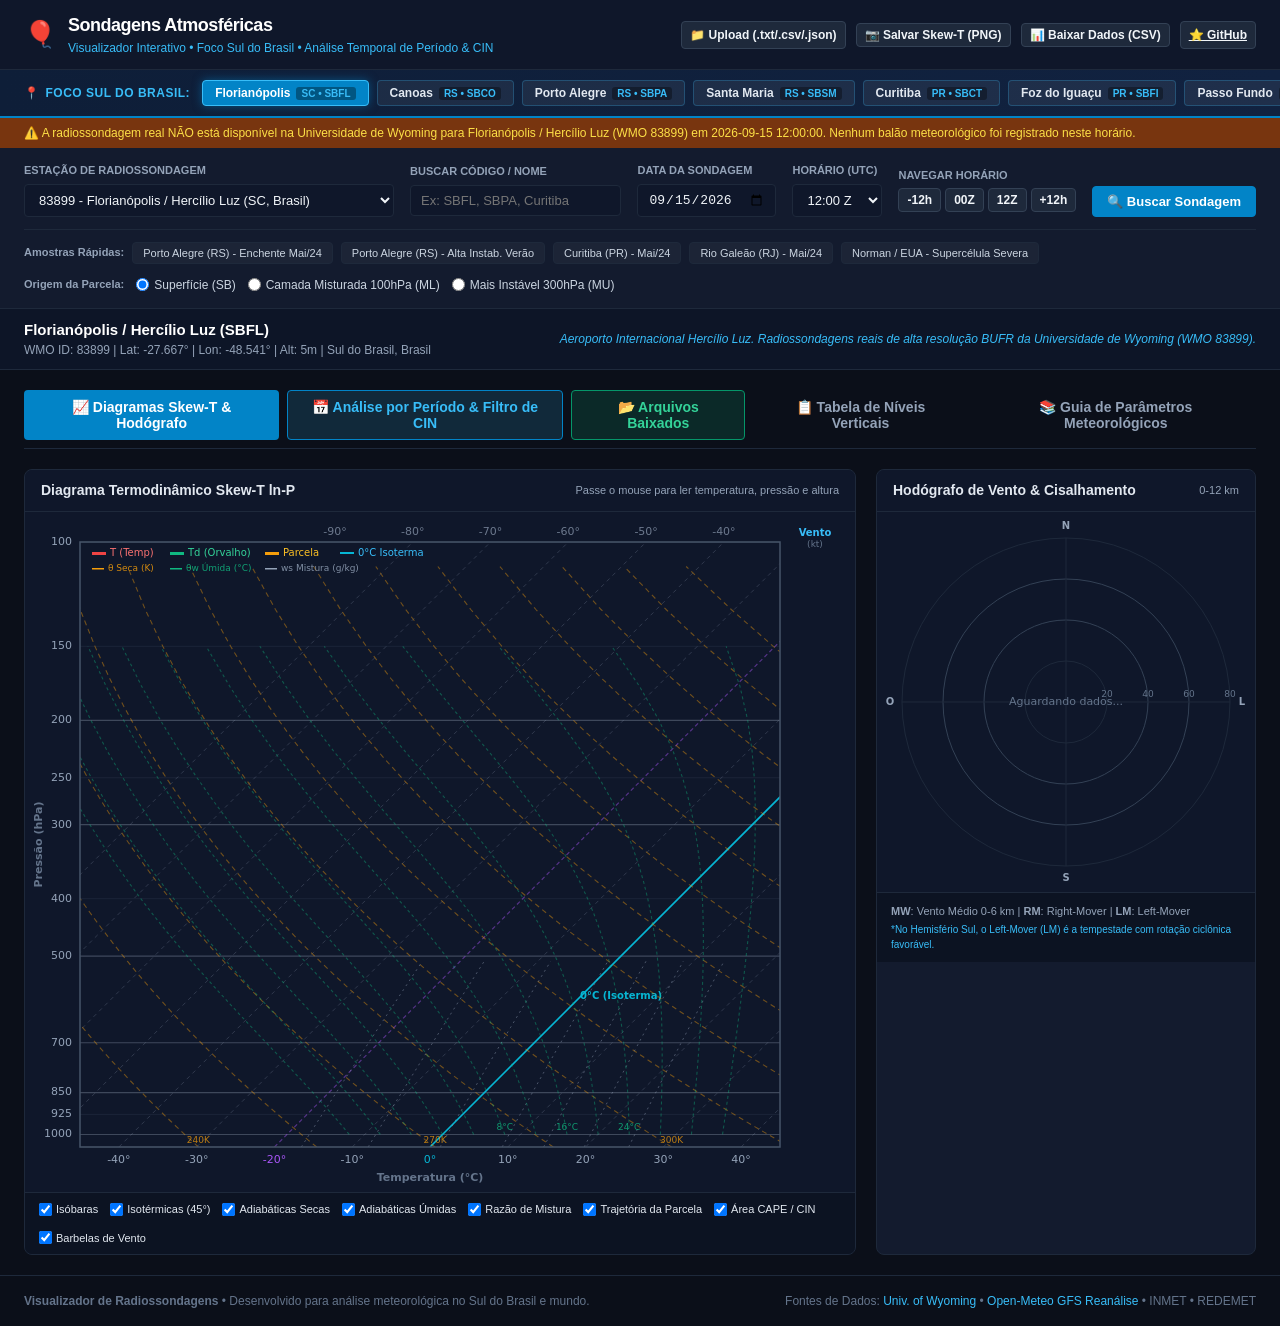
==== commit 54e7607e: "feat(stations): add Canoas 83952/SBCO, support pasting Wyoming URLs, and handle 503 server busy" ====
--- a/index.html
+++ b/index.html
@@ -36,6 +36,9 @@
         <div class="quick-buttons">
             <button class="btn-quick-station active" data-station="83899">
                 Florianópolis <span class="badge-uf">SC • SBFL</span>
+            </button>
+            <button class="btn-quick-station" data-station="83952">
+                Canoas <span class="badge-uf">RS • SBCO</span>
             </button>
             <button class="btn-quick-station" data-station="83971">
                 Porto Alegre <span class="badge-uf">RS • SBPA</span>
@@ -272,12 +275,12 @@
 
                         <div class="control-group">
                             <label for="periodStartDate">Data Início</label>
-                            <input type="date" id="periodStartDate" class="control-input" value="2024-01-01">
+                            <input type="date" id="periodStartDate" class="control-input" value="2026-09-01">
                         </div>
 
                         <div class="control-group">
                             <label for="periodEndDate">Data Fim</label>
-                            <input type="date" id="periodEndDate" class="control-input" value="2024-01-15">
+                            <input type="date" id="periodEndDate" class="control-input" value="2026-09-15">
                         </div>
 
                         <div class="control-group">
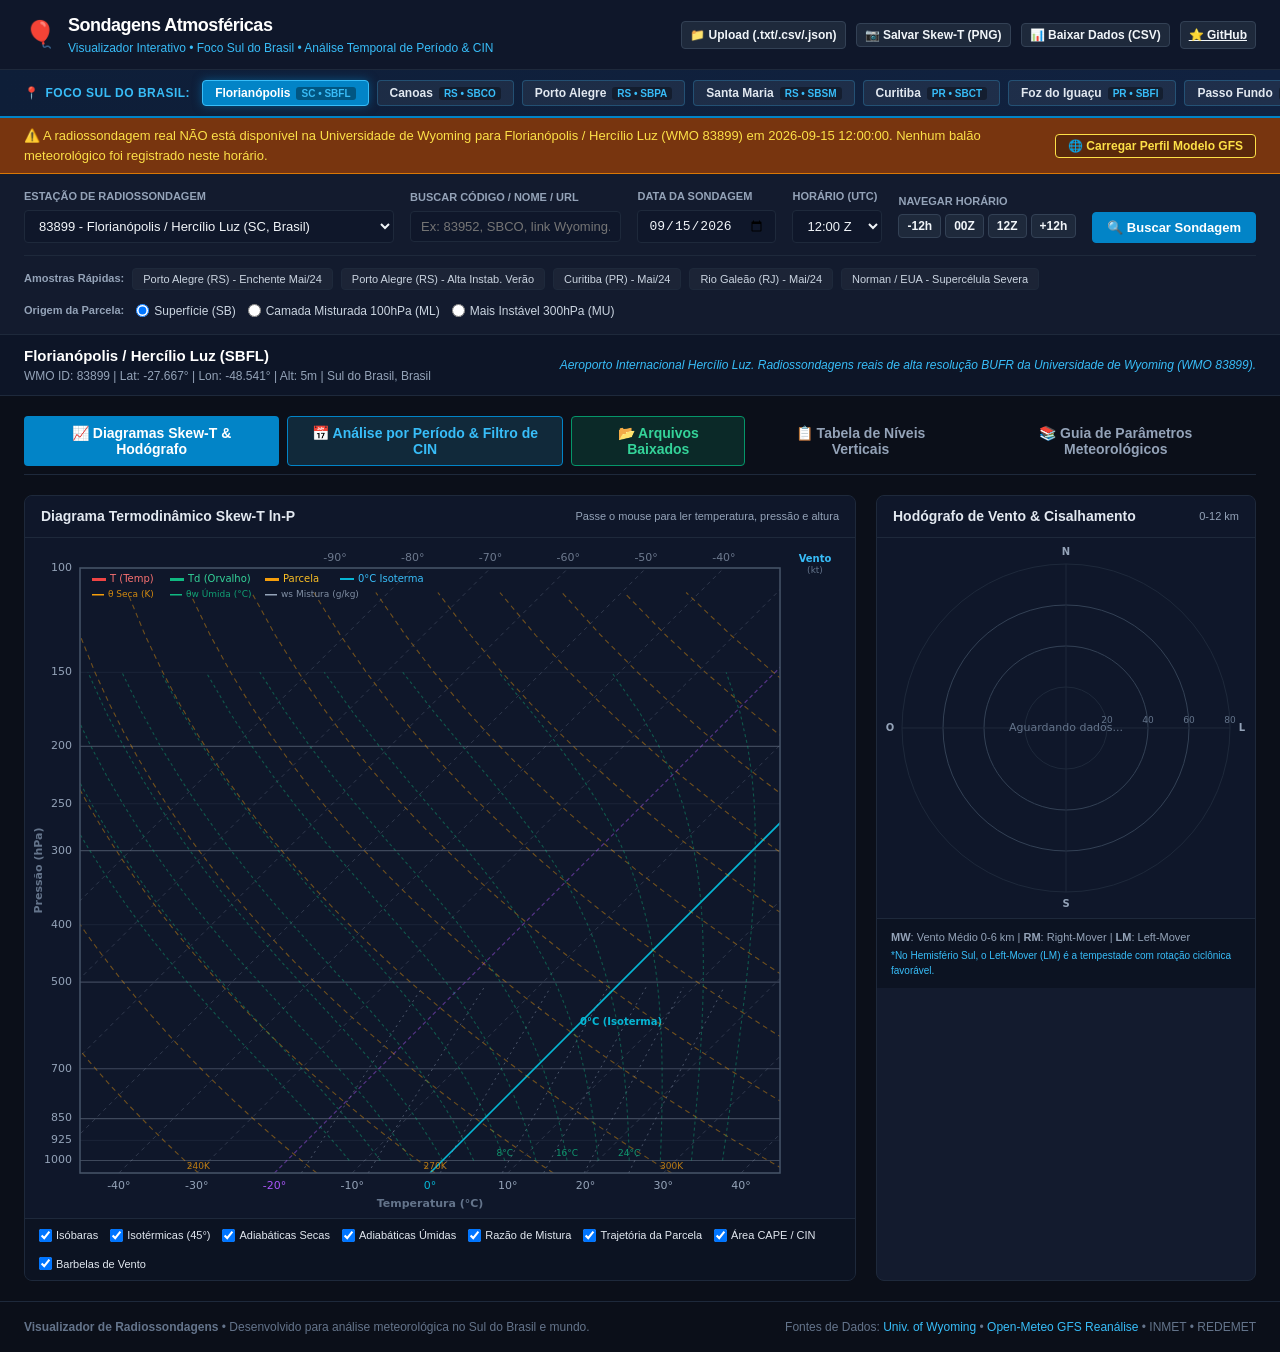
==== commit 82063ef9: "feat(ui): add visual loading overlay, button spinners, and instant search feedback" ====
--- a/index.html
+++ b/index.html
@@ -81,9 +81,10 @@
             </div>
 
             <!-- Busca rápida por texto / código WMO / ICAO -->
-            <div class="control-group" style="flex: 0.8; min-width: 140px;">
-                <label for="stationSearchInput">Buscar Código / Nome</label>
-                <input type="text" id="stationSearchInput" class="control-input" placeholder="Ex: SBFL, SBPA, Curitiba">
+            <div class="control-group" style="flex: 0.8; min-width: 160px; position: relative;">
+                <label for="stationSearchInput">Buscar Código / Nome / URL</label>
+                <input type="text" id="stationSearchInput" class="control-input" placeholder="Ex: 83952, SBCO, link Wyoming...">
+                <div id="searchFeedbackBadge" class="search-feedback-badge" style="display: none;"></div>
             </div>
 
             <!-- Seletor de Data -->
@@ -189,6 +190,11 @@
                     </div>
                     <div class="canvas-wrapper">
                         <canvas id="skewtCanvas"></canvas>
+                        <div id="chartLoadingOverlay" class="chart-loading-overlay" style="display: none;">
+                            <div class="loading-spinner-circle"></div>
+                            <div id="loadingOverlayText" class="loading-overlay-text">Buscando Radiossondagem...</div>
+                            <div id="loadingOverlaySubtext" class="loading-overlay-subtext">Verificando cache e conectando à Univ. of Wyoming...</div>
+                        </div>
                     </div>
                     <!-- CONTROLE DE CAMADAS DO SKEW-T -->
                     <div class="layers-toolbar">
--- a/assets/css/style.css
+++ b/assets/css/style.css
@@ -149,20 +149,138 @@
 }
 
 /* -------------------------------------------------------------
-   STATUS BAR
-   ------------------------------------------------------------- */
+   FEEDBACK & LOADING INDICATORS
+   ------------------------------------------------------------- */
+@keyframes spin {
+    0% { transform: rotate(0deg); }
+    100% { transform: rotate(360deg); }
+}
+
+@keyframes pulseGlow {
+    0%, 100% { opacity: 1; transform: scale(1); }
+    50% { opacity: 0.88; transform: scale(1.01); }
+}
+
+.spinner-inline {
+    display: inline-block;
+    width: 13px;
+    height: 13px;
+    border: 2px solid rgba(255, 255, 255, 0.3);
+    border-top-color: #ffffff;
+    border-radius: 50%;
+    animation: spin 0.8s linear infinite;
+    vertical-align: middle;
+    margin-right: 6px;
+}
+
 .status-bar {
-    padding: 6px 24px;
-    font-size: 12px;
+    padding: 8px 24px;
+    font-size: 13px;
     font-weight: 500;
     transition: all 0.3s ease;
-}
-
-.status-info { background-color: #1e293b; color: #94a3b8; }
-.status-loading { background-color: #0c4a6e; color: #38bdf8; }
-.status-success { background-color: #064e3b; color: #34d399; }
-.status-warning { background-color: #78350f; color: #fde047; }
-.status-error { background-color: #7f1d1d; color: #fca5a5; }
+    display: flex;
+    align-items: center;
+    justify-content: space-between;
+    flex-wrap: wrap;
+    gap: 8px;
+    min-height: 40px;
+}
+
+.status-bar-content {
+    display: flex;
+    align-items: center;
+    gap: 8px;
+    flex: 1;
+}
+
+.status-actions {
+    display: inline-flex;
+    gap: 8px;
+}
+
+.status-action-btn {
+    padding: 4px 12px;
+    border-radius: 4px;
+    font-size: 12px;
+    font-weight: 600;
+    cursor: pointer;
+    border: 1px solid currentColor;
+    background: rgba(0, 0, 0, 0.25);
+    color: inherit;
+    transition: all 0.2s;
+    display: inline-flex;
+    align-items: center;
+    gap: 4px;
+}
+
+.status-action-btn:hover {
+    background: rgba(255, 255, 255, 0.2);
+}
+
+.status-info { background-color: #1e293b; color: #94a3b8; border-bottom: 1px solid #334155; }
+.status-loading { background-color: #0c4a6e; color: #38bdf8; border-bottom: 1px solid #0284c7; }
+.status-success { background-color: #064e3b; color: #34d399; border-bottom: 1px solid #059669; }
+.status-warning { background-color: #78350f; color: #fde047; border-bottom: 1px solid #d97706; }
+.status-error { background-color: #7f1d1d; color: #fca5a5; border-bottom: 1px solid #dc2626; }
+
+/* Overlay de Carregamento nos Gráficos */
+.chart-loading-overlay {
+    position: absolute;
+    inset: 0;
+    background: rgba(15, 23, 42, 0.88);
+    backdrop-filter: blur(4px);
+    z-index: 25;
+    display: flex;
+    flex-direction: column;
+    align-items: center;
+    justify-content: center;
+    gap: 14px;
+    transition: opacity 0.25s ease;
+    border-radius: var(--radius-md);
+}
+
+.loading-spinner-circle {
+    width: 44px;
+    height: 44px;
+    border: 3.5px solid rgba(56, 189, 248, 0.2);
+    border-top-color: #38bdf8;
+    border-right-color: #06b6d4;
+    border-radius: 50%;
+    animation: spin 0.9s cubic-bezier(0.55, 0.15, 0.45, 0.85) infinite;
+}
+
+.loading-overlay-text {
+    font-size: 15px;
+    font-weight: 700;
+    color: #f8fafc;
+    text-align: center;
+}
+
+.loading-overlay-subtext {
+    font-size: 12px;
+    color: #94a3b8;
+    max-width: 380px;
+    text-align: center;
+}
+
+/* Badge de Feedback da Busca */
+.search-feedback-badge {
+    position: absolute;
+    top: 100%;
+    left: 0;
+    right: 0;
+    margin-top: 4px;
+    padding: 6px 10px;
+    background: #064e3b;
+    border: 1px solid #059669;
+    color: #34d399;
+    font-size: 11px;
+    font-weight: 600;
+    border-radius: 4px;
+    z-index: 30;
+    box-shadow: 0 4px 12px rgba(0, 0, 0, 0.4);
+    animation: pulseGlow 1.5s ease infinite;
+}
 
 /* -------------------------------------------------------------
    BARRA DE CONTROLE / FILTROS
